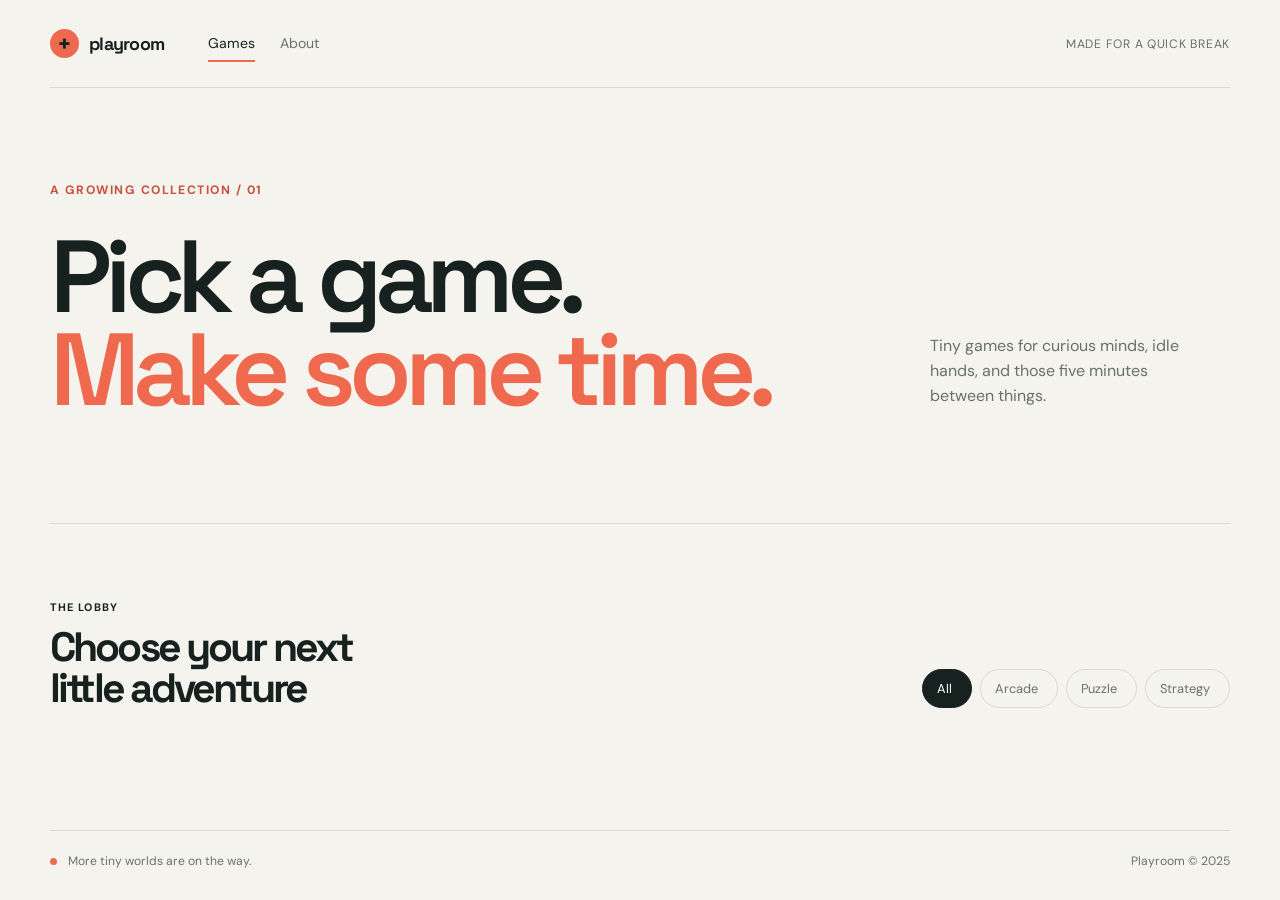
==== index.html @ c60f1901 "feat: add about tabs to every game" ====
<!doctype html>
<html lang="en">
  <head>
    <meta charset="UTF-8" />
    <meta name="viewport" content="width=device-width, initial-scale=1.0" />
    <meta name="description" content="A small collection of thoughtfully made browser games." />
    <title>Playroom | A small collection of games</title>
    <link rel="preconnect" href="https://fonts.googleapis.com" />
    <link rel="preconnect" href="https://fonts.gstatic.com" crossorigin />
    <link href="https://fonts.googleapis.com/css2?family=DM+Sans:wght@400;500;700&family=Space+Grotesk:wght@500;600;700&display=swap" rel="stylesheet" />
    <link rel="stylesheet" href="styles.css" />
    <link rel="stylesheet" href="games/typing/styles.css" />
    <link rel="stylesheet" href="games/logic/styles.css" />
    <link rel="stylesheet" href="games/turtle/styles.css" />
    <link rel="stylesheet" href="games/cellular/styles.css" />
    <script src="script.js" type="module"></script>
  </head>
  <body>
    <div class="page-shell">
      <header class="site-header">
        <a class="brand" href="index.html" aria-label="Playroom home">
          <span class="brand-mark" aria-hidden="true">+</span>
          <span>playroom</span>
        </a>
        <nav class="site-nav" aria-label="Main navigation">
          <a class="active" href="#games">Games</a>
          <a href="#about">About</a>
        </nav>
        <span class="header-note">made for a quick break</span>
      </header>

      <main>
        <section class="intro" id="about">
          <p class="eyebrow">A growing collection <span aria-hidden="true">/</span> 01</p>
          <h1>Pick a game.<br /><em>Make some time.</em></h1>
          <p class="intro-copy">Tiny games for curious minds, idle hands, and those five minutes between things.</p>
        </section>

        <section class="game-library" id="games" aria-labelledby="games-heading">
          <div class="library-heading">
            <div>
              <p class="section-label">The lobby</p>
              <h2 id="games-heading">Choose your next<br />little adventure</h2>
            </div>
            <div class="filter-bar" aria-label="Filter games" role="group">
              <button class="filter-button active" type="button" data-filter="all">All <span data-filter-count></span></button>
              <button class="filter-button" type="button" data-filter="arcade">Arcade <span data-filter-count></span></button>
              <button class="filter-button" type="button" data-filter="puzzle">Puzzle <span data-filter-count></span></button>
              <button class="filter-button" type="button" data-filter="strategy">Strategy <span data-filter-count></span></button>
            </div>
          </div>
          <div class="game-grid" id="game-grid" aria-live="polite"></div>
        </section>

        <section class="typing-game" id="typing-game" aria-labelledby="typing-heading" hidden>
          <div class="typing-topline">
            <div>
              <p class="section-label">First game / 01</p>
              <h2 id="typing-heading">Key / pace / repeat</h2>
            </div>
            <button class="text-button" data-close-game type="button">Back to lobby</button>
          </div>
          <div class="mode-tabs" role="tablist" aria-label="Typing game modes">
            <button class="game-about-tab active" type="button" role="tab" aria-selected="true" data-game-mode="about">About</button>
            <button class="mode-tab" type="button" role="tab" aria-selected="false" data-game-mode="type">Type mode</button>
            <button class="mode-tab" type="button" role="tab" aria-selected="false" data-game-mode="race">Ghost race</button>
            <button class="mode-tab" type="button" role="tab" aria-selected="false" data-game-mode="stats">Stats</button>
          </div>
          <div class="game-about-view" data-game-about hidden></div>
          <div class="typing-view" id="typing-view" data-game-view></div>
        </section>

        <section class="logic-game" id="logic-game" aria-labelledby="logic-heading" hidden>
          <div class="logic-topline">
            <div>
              <p class="section-label">Second game / 02</p>
              <h2 id="logic-heading">Make the signal behave</h2>
            </div>
            <button class="text-button" data-close-game type="button">Back to lobby</button>
          </div>
          <div class="logic-tabs" role="tablist" aria-label="Logic game modes">
            <button class="game-about-tab active" type="button" role="tab" aria-selected="true" data-game-mode="about">About</button>
            <button class="logic-tab" type="button" role="tab" aria-selected="false" data-game-mode="lab">Circuit lab</button>
            <button class="logic-tab" type="button" role="tab" aria-selected="false" data-game-mode="detective">Logic detective</button>
          </div>
          <div class="game-about-view" data-game-about hidden></div>
          <div class="logic-view" id="logic-view" data-game-view></div>
        </section>

        <section class="turtle-game" id="turtle-game" aria-labelledby="turtle-heading" hidden>
          <div class="turtle-topline">
            <div>
              <p class="section-label">Third game / 03</p>
              <h2 id="turtle-heading">Turtle run</h2>
            </div>
            <button class="text-button" data-close-game type="button">Back to lobby</button>
          </div>
          <div class="turtle-tabs" role="tablist" aria-label="Turtle game modes">
            <button class="game-about-tab active" type="button" role="tab" aria-selected="true" data-game-mode="about">About</button>
            <button class="turtle-tab" type="button" role="tab" aria-selected="false" data-game-mode="draw">Draw mode</button>
          </div>
          <div class="game-about-view" data-game-about hidden></div>
          <div class="turtle-view" id="turtle-view" data-game-view></div>
        </section>

        <section class="cellular-game" id="cellular-game" aria-labelledby="cellular-heading" hidden>
          <div class="cellular-topline">
            <div>
              <p class="section-label">Fourth game / 04</p>
              <h2 id="cellular-heading">Cell / bloom / rerun</h2>
            </div>
            <button class="text-button" data-close-game type="button">Back to lobby</button>
          </div>
          <div class="cellular-tabs" role="tablist" aria-label="Cellular automata game modes">
            <button class="game-about-tab active" type="button" role="tab" aria-selected="true" data-game-mode="about">About</button>
            <button class="cellular-tab" type="button" role="tab" aria-selected="false" data-game-mode="play">Play mode</button>
          </div>
          <div class="game-about-view" data-game-about hidden></div>
          <div class="cellular-view" id="cellular-view" data-game-view></div>
        </section>
      </main>

      <footer class="site-footer">
        <p><span class="footer-dot" aria-hidden="true"></span> More tiny worlds are on the way.</p>
        <p>Playroom <span aria-hidden="true">&copy;</span> 2025</p>
      </footer>
    </div>
  </body>
</html>
---- styles.css ----
@import url('https://fonts.googleapis.com/css2?family=DM+Sans:wght@400;500;700&family=Space+Grotesk:wght@500;600;700&display=swap');

:root {
  --ink: #17211f;
  --muted: #69716d;
  --paper: #f5f3ed;
  --line: #d9d9d0;
  --coral: #ef694f;
  --coral-dark: #c9503d;
  --teal: #abd9cb;
  --yellow: #f4d37d;
  --lavender: #c9c6e9;
  --blue: #9fc8df;
  --white: #fffef9;
  --display: 'Space Grotesk', 'Trebuchet MS', sans-serif;
  --body: 'DM Sans', 'Segoe UI', sans-serif;
}

* { box-sizing: border-box; }
html { scroll-behavior: smooth; }
body {
  margin: 0;
  color: var(--ink);
  background: var(--paper);
  font-family: var(--body);
  -webkit-font-smoothing: antialiased;
}
a { color: inherit; text-decoration: none; }
button { color: inherit; font: inherit; }
[hidden] { display: none !important; }
.game-link, .text-button, .primary-button, .secondary-button, .mini-button, .tool-button { cursor: pointer; }
.game-link { border: 0; background: none; padding: 0; color: var(--coral-dark); font: inherit; font-size: .78rem; font-weight: 700; text-align: left; }
.text-button { padding: 8px 0; border: 0; background: none; color: var(--coral-dark); font-size: .78rem; font-weight: 700; }
.text-button:hover { color: var(--ink); }
.primary-button, .secondary-button, .mini-button, .tool-button { border: 1px solid var(--ink); border-radius: 999px; }
.primary-button { padding: 11px 18px; background: var(--ink); color: var(--white); font-size: .78rem; font-weight: 700; }
.primary-button:hover { background: var(--coral-dark); }
.secondary-button { padding: 10px 14px; background: transparent; color: var(--ink); font-size: .78rem; font-weight: 700; }
.secondary-button:hover { background: var(--yellow); }
.secondary-button.full { width: 100%; }
.mini-button { padding: 7px 10px; background: var(--white); color: var(--ink); font-size: .72rem; }
.tool-button { padding: 10px 14px; background: var(--white); color: var(--ink); font-size: .78rem; }

.page-shell { width: min(1180px, calc(100% - 56px)); margin: 0 auto; }
.site-header {
  min-height: 88px;
  display: flex;
  align-items: center;
  gap: 44px;
  border-bottom: 1px solid var(--line);
}
.brand { display: inline-flex; align-items: center; gap: 10px; font: 700 1.12rem var(--display); letter-spacing: -0.04em; }
.brand-mark { display: grid; width: 29px; height: 29px; place-items: center; color: var(--ink); background: var(--coral); border-radius: 50%; font-size: 1.5rem; line-height: 1; }
.site-nav { display: flex; gap: 25px; color: var(--muted); font-size: .88rem; }
.site-nav a { padding: 8px 0; }
.site-nav a.active, .site-nav a:hover { color: var(--ink); }
.site-nav a.active { border-bottom: 2px solid var(--coral); }
.header-note { margin-left: auto; color: var(--muted); font-size: .76rem; letter-spacing: .06em; text-transform: uppercase; }

.intro { display: grid; grid-template-columns: minmax(0, 1fr) 300px; gap: 32px; padding: 94px 0 107px; border-bottom: 1px solid var(--line); }
.eyebrow, .section-label { margin: 0; color: var(--coral-dark); font-size: .76rem; font-weight: 700; letter-spacing: .12em; text-transform: uppercase; }
.eyebrow { grid-column: 1 / -1; }
h1, h2 { margin: 0; font-family: var(--display); letter-spacing: -.07em; }
h1 { max-width: 780px; font-size: clamp(3.8rem, 8vw, 7.9rem); font-weight: 600; line-height: .91; }
h1 em { color: var(--coral); font-style: normal; }
.intro-copy { align-self: end; max-width: 260px; margin: 0 0 8px; color: var(--muted); font-size: 1rem; line-height: 1.55; }

.game-library { padding: 76px 0 88px; }
.library-heading { display: flex; align-items: end; justify-content: space-between; gap: 30px; margin-bottom: 34px; }
.section-label { margin-bottom: 13px; color: var(--ink); }
h2 { font-size: clamp(1.8rem, 3.2vw, 3rem); line-height: .98; }
.filter-bar { display: flex; flex-wrap: wrap; justify-content: flex-end; gap: 8px; }
.filter-button { padding: 10px 14px; border: 1px solid var(--line); border-radius: 99px; background: transparent; color: var(--muted); cursor: pointer; font-size: .8rem; transition: .2s ease; }
.filter-button span { margin-left: 5px; color: var(--coral-dark); }
.filter-button:hover, .filter-button.active { border-color: var(--ink); background: var(--ink); color: var(--white); }
.filter-button.active span { color: var(--yellow); }

.game-grid { display: grid; grid-template-columns: repeat(4, 1fr); gap: 16px; }
.game-card { min-height: 286px; display: flex; flex-direction: column; padding: 18px; border: 1px solid var(--ink); background: var(--white); transition: transform .2s ease, box-shadow .2s ease; }
.game-card:nth-child(4n + 1) .game-art { background: var(--teal); }
.game-card:nth-child(4n + 2) .game-art { background: var(--yellow); }
.game-card:nth-child(4n + 3) .game-art { background: var(--lavender); }
.game-card:nth-child(4n) .game-art { background: var(--blue); }
.game-card:hover { transform: translateY(-5px); box-shadow: 5px 5px 0 var(--ink); }
.game-art { position: relative; display: grid; min-height: 148px; place-items: center; overflow: hidden; }
.game-art::before, .game-art::after { position: absolute; content: ''; border: 2px solid var(--ink); border-radius: 50%; }
.game-art::before { width: 74px; height: 74px; }
.game-art::after { width: 114px; height: 114px; opacity: .35; }
.art-symbol { z-index: 1; font: 600 3rem var(--display); }
.game-info { display: flex; flex: 1; flex-direction: column; padding-top: 17px; }
.game-type { margin: 0 0 7px; color: var(--muted); font-size: .7rem; font-weight: 700; letter-spacing: .1em; text-transform: uppercase; }
.game-name { margin: 0; font: 600 1.25rem var(--display); letter-spacing: -.05em; }
.game-description { margin: 7px 0 0; color: var(--muted); font-size: .82rem; line-height: 1.35; }
.game-link { align-self: flex-start; margin-top: auto; padding-top: 17px; color: var(--coral-dark); font-size: .78rem; font-weight: 700; }
.game-link::after { content: '  ->'; transition: margin .2s ease; }
.game-card:hover .game-link::after { margin-left: 4px; }

.site-footer { display: flex; justify-content: space-between; gap: 20px; padding: 22px 0 31px; border-top: 1px solid var(--line); color: var(--muted); font-size: .76rem; }
.site-footer p { margin: 0; }
.footer-dot { display: inline-block; width: 7px; height: 7px; margin-right: 8px; border-radius: 50%; background: var(--coral); }

@media (max-width: 850px) {
  .game-grid { grid-template-columns: repeat(2, 1fr); }
  .intro { grid-template-columns: 1fr 220px; }
}
@media (max-width: 620px) {
  .page-shell { width: min(100% - 32px, 500px); }
  .site-header { min-height: 72px; gap: 20px; }
  .header-note { display: none; }
  .site-nav { margin-left: auto; }
  .intro { display: block; padding: 64px 0 72px; }
  h1 { margin: 28px 0 32px; font-size: clamp(3.3rem, 17vw, 5.5rem); }
  .intro-copy { max-width: 280px; margin: 0; }
  .game-library { padding: 58px 0 66px; }
  .library-heading { display: block; margin-bottom: 26px; }
  .filter-bar { justify-content: flex-start; margin-top: 27px; }
  .game-grid { gap: 10px; }
  .game-card { min-height: 260px; padding: 12px; }
  .game-art { min-height: 128px; }
  .game-name { font-size: 1.05rem; }
  .game-description { font-size: .75rem; }
  .site-footer { display: block; line-height: 1.8; }
  .site-footer p + p { margin-top: 5px; }
}

.game-about-container { margin: 0 0 38px; }

.game-about {
  display: grid;
  grid-template-columns: minmax(210px, .7fr) minmax(0, 1.8fr);
  gap: 34px;
  padding: 30px 0 38px;
  border-top: 1px solid var(--line);
  border-bottom: 1px solid var(--line);
}

.about-heading h3 {
  margin: 0;
  max-width: 280px;
  font: 600 1.7rem var(--display);
  line-height: 1.03;
  letter-spacing: -.06em;
}

.about-content {
  display: grid;
  grid-template-columns: repeat(2, minmax(0, 1fr));
  gap: 24px 30px;
}

.about-section h4 {
  margin: 0 0 8px;
  font: 700 .76rem var(--body);
  letter-spacing: .09em;
  text-transform: uppercase;
}

.about-section p,
.about-section ul {
  margin: 0;
  color: var(--muted);
  font-size: .88rem;
  line-height: 1.55;
}

.about-section ul {
  padding-left: 17px;
}

.about-section li + li {
  margin-top: 5px;
}

@media (max-width: 850px) {
  .game-about { grid-template-columns: 1fr; }
  .about-content { grid-template-columns: repeat(2, minmax(0, 1fr)); }
}

@media (max-width: 620px) {
  .game-about { padding: 24px 0 30px; }
  .about-content { grid-template-columns: 1fr; gap: 19px; }
  .game-about-container { margin-bottom: 30px; }
}
---- games/typing/styles.css ----
.typing-game { padding: 75px 0 90px; border-bottom: 1px solid var(--line); }
.typing-topline { display: flex; align-items: end; justify-content: space-between; gap: 24px; }
.mode-tabs { display: flex; gap: 24px; margin: 48px 0 34px; border-bottom: 1px solid var(--line); }
.mode-tab { padding: 0 0 14px; border: 0; border-bottom: 2px solid transparent; background: none; color: var(--muted); cursor: pointer; font: 700 .78rem var(--body); }
.mode-tab.active { border-color: var(--coral); color: var(--ink); }
.typing-view { width: min(100%, 860px); min-height: 355px; transition: background .1s ease; }
.typing-view.mistake { animation: mistake-flash .22s ease; }
@keyframes mistake-flash { 50% { background: #f8dcd5; } }
.typing-meta, .typing-footer { display: flex; justify-content: space-between; gap: 20px; color: var(--muted); font-size: .76rem; }
.typing-meta { padding-bottom: 18px; border-bottom: 1px solid var(--line); text-transform: uppercase; letter-spacing: .08em; }
.passage { width: 100%; max-width: 860px; padding: 55px 0 70px; outline: none; color: #c4c7c0; font: 500 clamp(1.55rem, 3.2vw, 2.55rem)/1.35 var(--display); letter-spacing: -.045em; text-align: justify; text-wrap: pretty; word-break: normal; overflow-wrap: normal; }
.char { position: relative; transition: color .12s ease; }
.char.typed { color: var(--ink); }
.char.current { color: var(--coral); text-decoration: underline; text-decoration-thickness: 3px; text-underline-offset: 7px; }
.char.ghost-cursor::after { position: absolute; top: 8%; right: -2px; width: 3px; height: 84%; background: var(--lavender); content: ''; }
.typing-footer { align-items: center; padding-top: 18px; border-top: 1px solid var(--line); }
.result-panel { padding: 44px 0; }
.result-panel h3 { margin: 12px 0 8px; font: 600 clamp(3.6rem, 9vw, 7rem)/.9 var(--display); letter-spacing: -.08em; }
.result-panel p:not(.section-label) { color: var(--muted); }
.primary-button { margin: 30px 24px 0 0; }
.stats-summary { display: grid; grid-template-columns: repeat(4, 1fr); gap: 1px; margin-bottom: 48px; background: var(--line); border: 1px solid var(--line); }
.stats-summary div { min-height: 120px; padding: 18px; background: var(--paper); }
.stats-summary span { display: block; margin-bottom: 21px; color: var(--muted); font-size: .7rem; text-transform: uppercase; letter-spacing: .08em; }
.stats-summary strong { font: 600 1.65rem var(--display); letter-spacing: -.06em; }
.positive { color: #3f8b68; }.negative { color: var(--coral-dark); }
.chart-grid { display: grid; grid-template-columns: repeat(2, minmax(0, 1fr)); gap: 24px; }
.chart-block { padding-bottom: 32px; border-bottom: 1px solid var(--line); }
.chart-heading { display: flex; justify-content: space-between; align-items: baseline; gap: 12px; margin-bottom: 15px; }.chart-heading h3 { margin: 0; font: 600 1.2rem var(--display); letter-spacing: -.05em; }.chart-heading span { color: var(--muted); font-size: .68rem; }
.bar-chart { display: flex; align-items: end; gap: 5px; height: 180px; padding: 0 0 1px; border-bottom: 1px solid var(--ink); }
.bar { flex: 1; min-width: 8px; min-height: 8px; }.wpm-chart .bar { background: var(--coral); }.accuracy-chart .bar { background: var(--lavender); }
.empty-state { color: var(--muted); font-size: .85rem; }
.runs-table { margin-top: 42px; }.table-heading { display: flex; justify-content: space-between; align-items: baseline; margin-bottom: 15px; }.table-heading h3 { margin: 0; font: 600 1.35rem var(--display); letter-spacing: -.05em; }.table-heading span { color: var(--muted); font-size: .75rem; }
.run-row { display: grid; grid-template-columns: 1.5fr 1fr 1fr 1fr; gap: 12px; padding: 12px 0; border-top: 1px solid var(--line); font-size: .8rem; }.run-head { color: var(--muted); font-size: .68rem; text-transform: uppercase; letter-spacing: .08em; }.run-row strong { font-weight: 700; }

@media (max-width: 620px) {
  .typing-game { padding: 58px 0 66px; }
  .typing-topline { align-items: start; flex-direction: column; }
  .mode-tabs { gap: 17px; margin-top: 36px; }
  .mode-tab { font-size: .7rem; }
  .typing-meta, .typing-footer { align-items: start; flex-direction: column; gap: 9px; }
  .passage { padding: 42px 0 52px; font-size: 1.6rem; }
  .stats-summary { grid-template-columns: repeat(2, 1fr); }
  .chart-grid { grid-template-columns: 1fr; gap: 28px; }
  .stats-summary div { min-height: 100px; padding: 13px; }
  .stats-summary span { margin-bottom: 15px; }
  .stats-summary strong { font-size: 1.25rem; }
}
---- games/logic/styles.css ----
.logic-game { padding: 75px 0 90px; border-bottom: 1px solid var(--line); }
.logic-topline { display: flex; align-items: end; justify-content: space-between; gap: 24px; }
.logic-tabs { display: flex; gap: 24px; margin: 48px 0 34px; border-bottom: 1px solid var(--line); }
.logic-tab { padding: 0 0 14px; border: 0; border-bottom: 2px solid transparent; background: none; color: var(--muted); cursor: pointer; font: 700 .78rem var(--body); }
.logic-tab.active { border-color: var(--coral); color: var(--ink); }
.logic-view { min-width: 0; }
.logic-controls { display: flex; align-items: end; gap: 28px; padding-bottom: 24px; border-bottom: 1px solid var(--line); }
.control-group { display: flex; align-items: center; gap: 12px; }
.control-label, .node-kicker, .section-label { font-size: .68rem; font-weight: 700; letter-spacing: .1em; text-transform: uppercase; }
.control-label { color: var(--muted); }
.stepper { display: flex; align-items: center; border: 1px solid var(--ink); background: var(--white); }
.stepper button { width: 27px; height: 29px; border: 0; background: transparent; cursor: pointer; font-size: 1rem; }
.stepper button:hover { background: var(--yellow); }
.stepper strong { width: 27px; text-align: center; font-size: .82rem; }
.circuit-actions { display: flex; gap: 18px; margin-left: auto; }
.resize-message { margin: 16px 0 0; padding: 10px 14px; border-left: 3px solid var(--coral); background: rgba(239, 105, 79, .1); color: var(--coral-dark); font-size: .78rem; font-weight: 700; }
.logic-intro { display: flex; justify-content: space-between; gap: 25px; padding: 25px 0 20px; }
.logic-intro p:not(.section-label), .lab-readout p, .detective-footer p { margin: 7px 0 0; color: var(--muted); font-size: .82rem; }
.logic-intro .section-label, .lab-readout .section-label { color: var(--ink); }
.gate-palette { display: flex; flex-wrap: wrap; justify-content: end; align-items: center; gap: 6px; max-width: 570px; }
.legend-title { width: 100%; color: var(--muted); font-size: .65rem; font-weight: 700; letter-spacing: .1em; text-align: right; text-transform: uppercase; }
.gate-tool { display: grid; grid-template-columns: auto auto; align-items: center; column-gap: 7px; min-width: 88px; padding: 7px 9px; border: 1px solid var(--line); background: var(--white); cursor: pointer; font-size: .68rem; text-align: left; }
.gate-tool:hover { border-color: var(--ink); background: var(--yellow); }
.gate-tool strong { font: 700 .85rem var(--display); }
.gate-tool small { grid-column: 2; color: var(--muted); font-size: .58rem; }
.circuit-board { position: relative; min-height: 390px; padding: 28px; border: 1px solid var(--ink); background: #e9eee6; overflow: hidden; }
.circuit-board::before { position: absolute; inset: 0; background-image: linear-gradient(rgba(23, 33, 31, .06) 1px, transparent 1px), linear-gradient(90deg, rgba(23, 33, 31, .06) 1px, transparent 1px); background-size: 24px 24px; content: ''; }
.wire-layer { position: absolute; inset: 0; z-index: 1; width: 100%; height: 100%; pointer-events: none; overflow: visible; }
.wire { fill: none; stroke: var(--coral-dark); stroke-width: 3; stroke-linecap: round; filter: drop-shadow(0 1px 0 rgba(255,255,255,.5)); }
.node-grid { position: relative; z-index: 2; display: grid; grid-template-columns: repeat(4, 1fr); grid-template-rows: repeat(4, minmax(60px, 1fr)); align-items: center; min-height: 332px; column-gap: 54px; row-gap: 16px; }
.circuit-node { position: relative; grid-row: var(--row); grid-column: var(--column); width: 100%; min-height: 82px; padding: 13px; }
.input-node { width: 96px; justify-self: center; padding: 7px 0; }
.output-node { display: flex; width: 96px; height: 96px; flex-direction: column; align-items: center; justify-self: center; padding: 15px 8px; border: 1px solid var(--ink); border-radius: 50%; background: var(--teal); box-shadow: 3px 3px 0 rgba(23, 33, 31, .13); }
.node-heading { display: flex; justify-content: space-between; gap: 8px; align-items: baseline; }
.node-heading strong { font: 700 .68rem var(--display); }
.node-kicker { color: var(--muted); }
.gate-node { display: flex; align-items: center; justify-content: center; min-height: 94px; }
.gate-body { position: relative; display: flex; width: 104px; min-height: 72px; flex-direction: column; align-items: center; justify-content: center; gap: 5px; border: 1px solid var(--ink); border-radius: 6px; background: var(--lavender); color: var(--ink); box-shadow: 3px 3px 0 rgba(23, 33, 31, .14); }
.gate-name { font-size: .62rem; font-weight: 700; letter-spacing: .1em; text-transform: uppercase; }
.gate-symbol { font: 700 1.1rem var(--display); }
.remove-gate { position: absolute; top: 5px; right: 7px; border: 0; background: none; color: var(--muted); cursor: pointer; font-size: .7rem; }
.remove-gate:hover { color: var(--coral-dark); }
.switch { position: relative; display: block; width: 76px; height: 42px; margin: 9px auto 0; padding: 4px; border: 2px solid var(--ink); border-radius: 9px; background: #c7cec7; cursor: pointer; text-align: left; box-shadow: inset 0 -4px 0 rgba(23, 33, 31, .12); }
.switch::before { position: absolute; top: 5px; left: 5px; width: 29px; height: 26px; border: 1px solid var(--ink); border-radius: 5px; background: var(--white); content: ''; transition: transform .15s ease; }
.switch span { display: none; }
.input-node.on .switch { background: var(--coral); }
.input-node.on .switch::before { transform: translateX(32px); }
.bulb { position: relative; width: 34px; height: 34px; margin: 1px 0 8px; border: 2px solid var(--ink); border-radius: 50% 50% 45% 45%; background: #b8c5bb; }
.bulb::before { position: absolute; right: 5px; bottom: -8px; left: 5px; height: 9px; border: 2px solid var(--ink); border-top: 0; border-radius: 0 0 4px 4px; background: #8d9b92; content: ''; }
.bulb span { position: absolute; top: 6px; left: 8px; width: 7px; height: 7px; border-radius: 50%; background: rgba(255, 254, 249, .7); }
.output-node.on .bulb { background: var(--yellow); box-shadow: 0 0 0 5px rgba(244, 211, 125, .35), 0 0 18px rgba(244, 211, 125, .85); }
.output-label { margin-top: 2px; color: var(--muted); font-size: .62rem; font-weight: 700; letter-spacing: .08em; text-transform: uppercase; }
.output-status { margin-top: 3px; font: 700 .65rem var(--display); }
.port { position: absolute; z-index: 3; width: 13px; height: 13px; padding: 0; border: 2px solid var(--ink); border-radius: 50%; background: var(--paper); cursor: crosshair; }
.port:hover, .port:focus { outline: 2px solid var(--coral); outline-offset: 2px; background: var(--coral); }
.output-port { top: 50%; right: -8px; transform: translateY(-50%); }
.input-port { top: 50%; left: -8px; transform: translateY(-50%); }
.gate-inputs { position: absolute; inset: 0 auto 0 -8px; display: flex; flex-direction: column; justify-content: space-around; padding: 18px 0; }
.gate-inputs .input-port { position: relative; top: auto; left: auto; transform: none; }
.lab-readout { display: flex; justify-content: space-between; gap: 20px; padding-top: 22px; }
.detective-layout { display: grid; grid-template-columns: minmax(0, 1fr) minmax(220px, 280px); align-items: start; gap: 24px; }
.detective-layout .truth-table-wrap { max-height: 390px; overflow: auto; border: 1px solid var(--line); background: rgba(255, 254, 249, .45); }
.detective-layout .truth-table { min-width: 210px; }
.detective-footer { display: flex; align-items: end; justify-content: space-between; gap: 20px; padding: 25px 0 18px; }
.detective-status { font-weight: 700; }
.detective-status.solved { color: #3f8b68; }
.truth-table-wrap { overflow-x: auto; border-top: 1px solid var(--line); }
.truth-table { width: 100%; border-collapse: separate; border-spacing: 0; font-size: .78rem; }
.truth-table caption { padding: 16px 16px 12px; color: var(--muted); font-size: .68rem; text-align: left; text-transform: uppercase; letter-spacing: .1em; }
.truth-table th { color: var(--muted); font-size: .68rem; letter-spacing: .08em; text-align: left; text-transform: uppercase; }
.truth-table th, .truth-table td { padding: 10px 16px; border-bottom: 1px solid var(--line); }
.truth-table th:first-child, .truth-table td:first-child { padding-left: 16px; }
.truth-table tr.passed { background: rgba(171, 217, 203, .3); }
.truth-bit { display: inline-grid; width: 22px; height: 22px; place-items: center; border: 1px solid var(--line); background: var(--white); font-weight: 700; }
.truth-bit.high { border-color: var(--coral); background: var(--coral); color: var(--white); }
@media (max-width: 720px) {
  .logic-game { padding: 58px 0 66px; }
  .logic-topline { align-items: start; flex-direction: column; }
  .logic-tabs { gap: 17px; margin-top: 36px; }
  .logic-controls, .logic-intro, .lab-readout, .detective-footer { align-items: start; flex-direction: column; gap: 16px; }
  .circuit-actions { margin-left: 0; }
  .gate-palette { justify-content: start; }
  .circuit-board { padding: 14px; overflow-x: auto; }
  .node-grid { min-width: 660px; }
  .wire-layer { min-width: 660px; }
  .detective-layout { grid-template-columns: 1fr; }
  .detective-layout .truth-table-wrap { max-height: none; }
}
---- games/turtle/styles.css ----
.turtle-game { padding: 75px 0 90px; border-bottom: 1px solid var(--line); }
.turtle-topline { display: flex; align-items: end; justify-content: space-between; gap: 24px; }
.turtle-tabs { display: flex; gap: 24px; margin: 48px 0 34px; border-bottom: 1px solid var(--line); }
.turtle-tab { padding: 0 0 14px; border: 0; border-bottom: 2px solid transparent; background: none; color: var(--muted); cursor: pointer; font: 700 .78rem var(--body); }
.turtle-tab.active { border-color: var(--coral); color: var(--ink); }
.turtle-view { width: min(100%, 1440px); }

.turtle-shell { width: 100%; }
.turtle-toolbar { display: flex; justify-content: space-between; align-items: center; margin-bottom: 18px; }
.turtle-actions { display: flex; flex-wrap: wrap; gap: 12px; }
.animation-speed-control { display: grid; grid-template-columns: auto minmax(140px, 220px) auto; align-items: center; gap: 8px 12px; color: var(--muted); font-size: .72rem; }
.animation-speed-control span { white-space: nowrap; }
.animation-speed-control strong { color: var(--ink); }
.animation-speed-control input { width: 100%; accent-color: var(--ink); cursor: pointer; }
.animation-speed-control small { font-size: .64rem; white-space: nowrap; }
.turtle-actions .secondary-button { background: var(--white); color: var(--ink); margin: 0; }
.turtle-actions .secondary-button:hover { background: var(--paper); }
.turtle-actions .primary-button { margin: 0; }
.tool-button { width: 100%; }
.text-button.small { padding: 0; font-size: .72rem; }

.turtle-layout { display: grid; grid-template-columns: minmax(0, 2.2fr) minmax(270px, .85fr); gap: 24px; }
.turtle-canvas-panel { padding: 18px; border: 1px solid var(--ink); background: var(--white); overflow: hidden; }
#turtle-canvas { display: block; width: 100%; height: 720px; max-height: 720px; object-fit: contain; border: 1px solid var(--line); background: var(--paper); }

.turtle-sidebar { display: flex; flex-direction: column; gap: 20px; }
.palette, .program-panel { padding: 18px; border: 1px solid var(--ink); background: var(--white); }
.tool-grid { display: grid; grid-template-columns: repeat(2, minmax(0, 1fr)); gap: 8px; margin-top: 12px; }
.program-list { display: flex; flex-direction: column; gap: 12px; margin-top: 12px; }
.custom-editor { margin-top: 18px; padding-top: 18px; border-top: 1px solid var(--line); }
.custom-editor-actions { display: flex; flex-direction: column; gap: 8px; }
.command-block { padding: 10px 12px; border: 1px solid var(--line); background: var(--paper); }
.command-header { display: flex; align-items: center; gap: 8px; }
.command-name { flex: 1; font-size: .78rem; font-weight: 700; letter-spacing: .02em; text-transform: capitalize; }
.command-value { display: inline-flex; align-items: center; gap: 5px; color: var(--muted); font-size: .68rem; }
.command-value input { width: 68px; padding: 5px 6px; border: 1px solid var(--line); background: var(--white); font: inherit; }
.command-row-label { margin: 10px 0 8px; color: var(--muted); font-size: .68rem; letter-spacing: .08em; text-transform: uppercase; }
.command-children { margin-left: 12px; padding-left: 10px; border-left: 2px solid var(--line); }
.command-actions { display: flex; flex-wrap: wrap; gap: 8px; margin-top: 10px; }
.custom-panel { padding: 18px; border: 1px solid var(--ink); background: var(--white); }
.custom-panel-header { display: flex; align-items: center; justify-content: space-between; gap: 12px; }
.custom-panel-header .section-label { margin-bottom: 0; }
.info-button { display: inline-grid; place-items: center; width: 24px; height: 24px; border: 1px solid var(--ink); border-radius: 50%; background: var(--paper); color: var(--ink); cursor: pointer; font: 700 .75rem var(--body); }
.custom-help-panel { display: none; margin: 12px 0 14px; padding: 10px 12px; border: 1px solid var(--line); background: var(--paper); color: var(--ink); font-size: .72rem; line-height: 1.5; }
.custom-help-panel.is-open { display: block; }
.custom-help-panel p { margin: 0; }
.custom-help-panel p + p { margin-top: 8px; }
.custom-form { display: flex; flex-direction: column; gap: 10px; margin-bottom: 12px; }
.field-group { display: flex; flex-direction: column; gap: 6px; color: var(--muted); font-size: .7rem; letter-spacing: .08em; text-transform: uppercase; }
.field-group input { padding: 8px 10px; border: 1px solid var(--line); background: var(--paper); font: inherit; }
.custom-command-list { display: flex; flex-direction: column; gap: 10px; margin-top: 14px; }
.custom-command-item { display: flex; align-items: center; justify-content: space-between; gap: 12px; padding: 9px 10px; border: 1px solid var(--line); background: var(--paper); }
.custom-command-name { font-size: .8rem; font-weight: 700; }
.custom-command-actions { display: flex; gap: 8px; }
.custom-empty { margin: 0; color: var(--muted); font-size: .76rem; }
.call-arg-list { display: flex; flex-wrap: wrap; gap: 8px; margin-top: 10px; }

@media (max-width: 900px) {
  .turtle-game { padding: 58px 0 66px; }
  .turtle-topline { align-items: start; flex-direction: column; }
  .turtle-tabs { gap: 17px; margin-top: 36px; }
}
---- games/cellular/styles.css ----
.cellular-game { padding: 75px 0 90px; border-bottom: 1px solid var(--line); }
.cellular-topline { display: flex; align-items: end; justify-content: space-between; gap: 24px; }
.cellular-view { min-width: 0; padding-top: 34px; }
.cellular-shell { display: grid; gap: 22px; }
.cellular-toolbar { display: flex; justify-content: flex-start; }
.cellular-actions { display: flex; flex-wrap: wrap; gap: 12px; }
.cellular-actions .primary-button, .cellular-actions .secondary-button { display: inline-flex; height: 40px; align-items: center; justify-content: center; margin: 0; padding: 0 17px; border: 1px solid var(--ink); border-radius: 999px; box-shadow: none; font: 700 .76rem var(--body); line-height: 1; }
.cellular-actions .primary-button { background: var(--ink); color: var(--white); }
.cellular-actions .secondary-button { background: transparent; color: var(--ink); }
.cellular-layout { display: grid; grid-template-columns: minmax(0, 1.7fr) minmax(280px, 420px); gap: 24px; }
.cellular-stage { display: grid; gap: 18px; padding: 20px; border: 1px solid var(--ink); background: #edf1eb; }
.cellular-stage-header { display: grid; gap: 6px; }
.cellular-stage-header p { margin: 0; color: var(--muted); font-size: .82rem; line-height: 1.5; }
.cellular-canvas { display: block; width: 100%; max-width: 100%; aspect-ratio: 1; border: 1px solid var(--ink); background: var(--paper); cursor: crosshair; image-rendering: pixelated; }
.cellular-sidebar { display: grid; gap: 18px; }
.cellular-panel { display: grid; gap: 16px; padding: 18px; border: 1px solid var(--ink); background: rgba(255, 254, 249, .7); }
.stat-grid { display: grid; grid-template-columns: repeat(2, minmax(0, 1fr)); gap: 12px; }
.stat-box { display: grid; gap: 3px; padding: 12px 10px; border: 1px solid var(--line); background: var(--white); }
.stat-box span { color: var(--muted); font-size: .58rem; font-weight: 700; letter-spacing: .1em; text-transform: uppercase; }
.stat-box strong { font: 700 .9rem var(--display); }
.field-group { display: grid; gap: 8px; }
.field-group span { color: var(--muted); font-size: .68rem; font-weight: 700; letter-spacing: .1em; text-transform: uppercase; }
.field-group input[type='text'], .field-group input[type='range'] { width: 100%; }
.field-group input[type='text'] { padding: 10px 12px; border: 1px solid var(--ink); background: var(--white); }
.field-group input[type='range'] { accent-color: var(--coral); }
.rule-grid { display: grid; grid-template-columns: repeat(2, minmax(0, 1fr)); gap: 12px; }
.rule-column { display: grid; gap: 8px; }
.rule-tag { color: var(--muted); font-size: .62rem; font-weight: 700; letter-spacing: .1em; text-transform: uppercase; }
.rule-buttons { display: flex; flex-wrap: wrap; gap: 6px; }
.rule-button { min-width: 26px; height: 28px; border: 1px solid var(--ink); background: var(--white); color: var(--ink); cursor: pointer; font-size: .7rem; }
.rule-button.active { background: var(--coral); color: var(--white); }
.rule-readout { margin: 0; color: var(--coral-dark); font: 700 .8rem var(--display); }
.custom-world-actions { display: flex; gap: 8px; }
.saved-world-list { display: grid; gap: 8px; }
.saved-world-item { display: flex; align-items: center; justify-content: space-between; gap: 10px; padding: 8px 10px; border: 1px solid var(--line); background: var(--white); }
.saved-world-name { flex: 1; border: 0; background: transparent; color: var(--ink); cursor: pointer; font: 700 .8rem var(--body); text-align: left; }
.cellular-empty { margin: 0; color: var(--muted); font-size: .8rem; }
.primary-button:hover, .secondary-button:hover, .rule-button:hover, .mini-button:hover { background: var(--yellow); }
@media (max-width: 820px) {
  .cellular-game { padding: 58px 0 66px; }
  .cellular-layout { grid-template-columns: 1fr; }
}
@media (max-width: 520px) {
  .cellular-topline { align-items: start; flex-direction: column; }
  .cellular-actions { width: 100%; }
  .cellular-actions > * { flex: 1 1 calc(50% - 8px); }
}
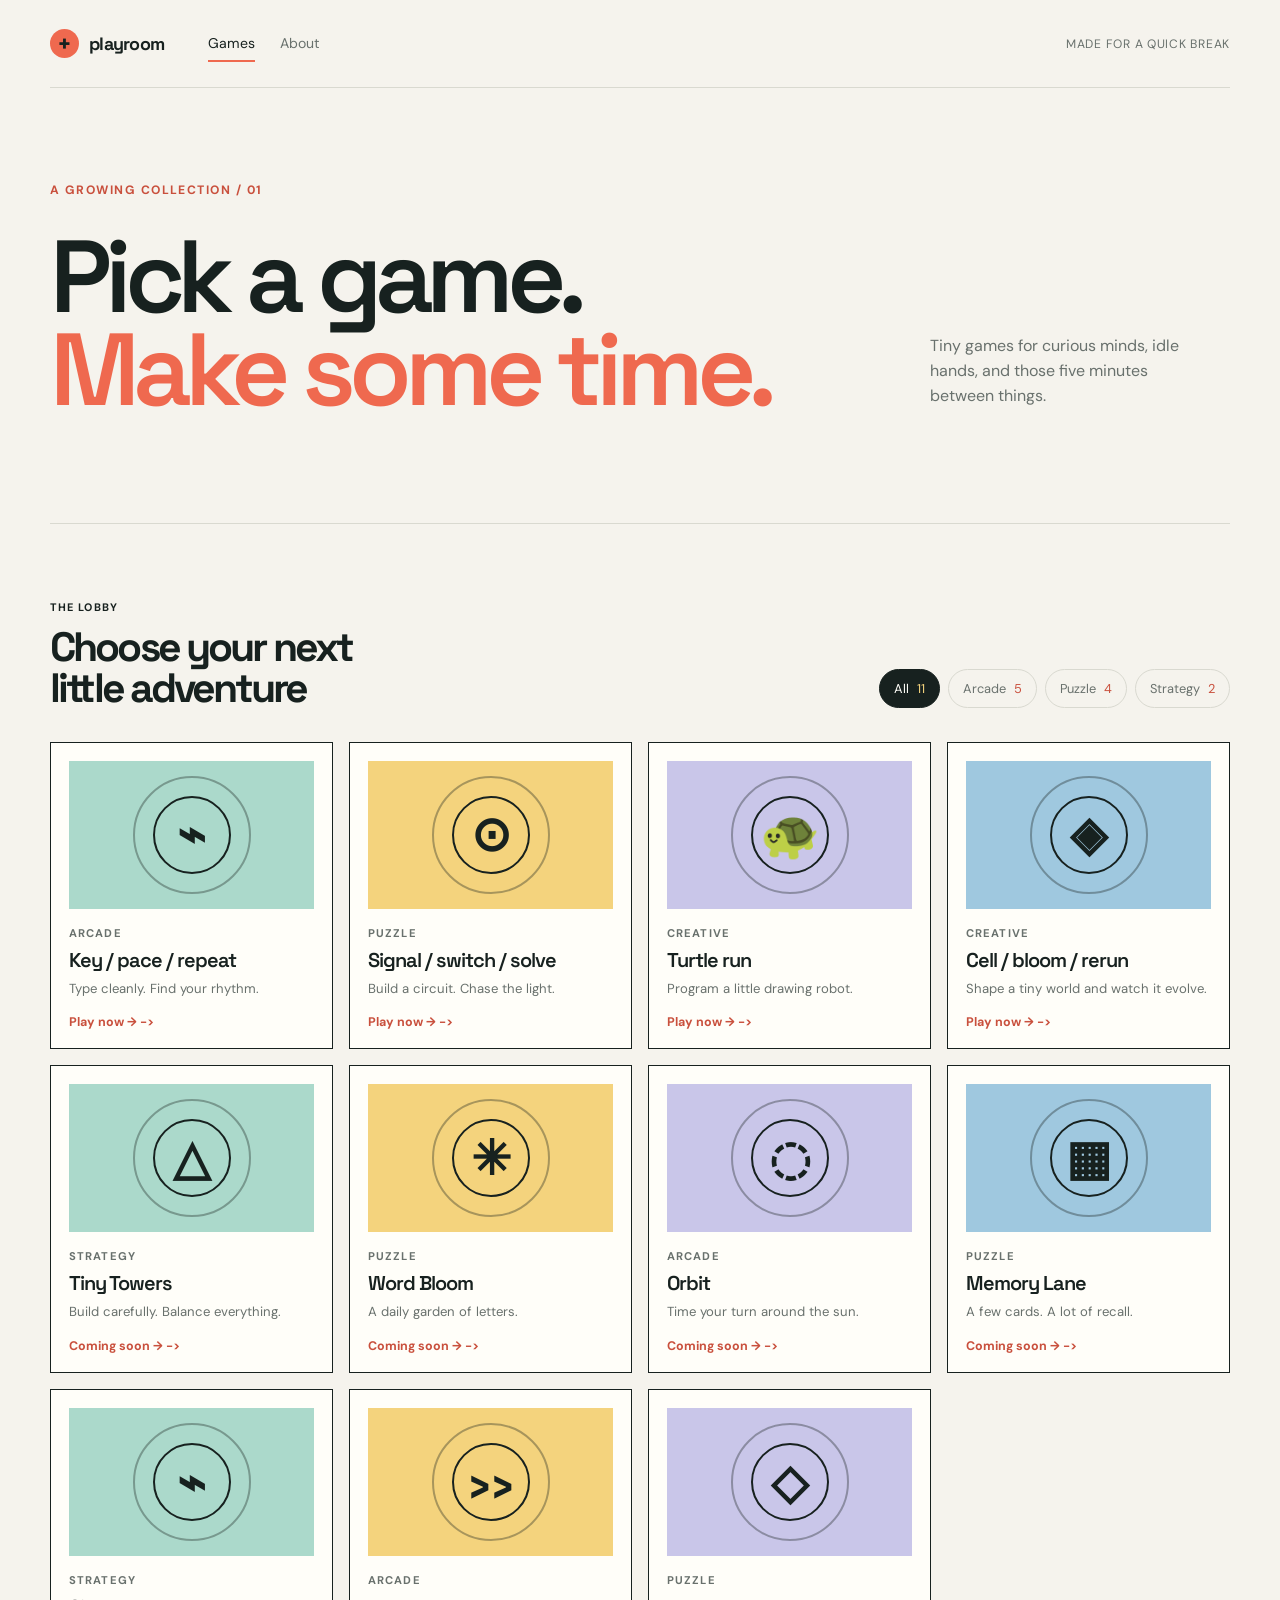
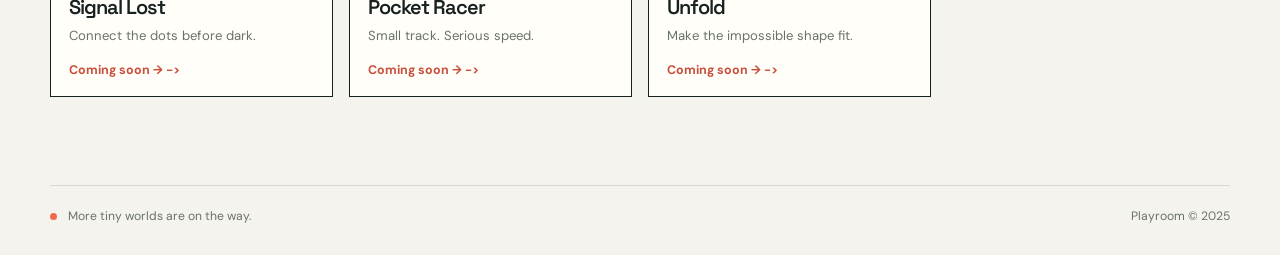
==== commit 8c88af4e: "fix: keep playroom link at site root" ====
--- a/index.html
+++ b/index.html
@@ -18,7 +18,7 @@
   <body>
     <div class="page-shell">
       <header class="site-header">
-        <a class="brand" href="index.html" aria-label="Playroom home">
+        <a class="brand" href="./" aria-label="Playroom home">
           <span class="brand-mark" aria-hidden="true">+</span>
           <span>playroom</span>
         </a>
--- a/styles.css
+++ b/styles.css
@@ -123,15 +123,24 @@
   .site-footer p + p { margin-top: 5px; }
 }
 
-.game-about-container { margin: 0 0 38px; }
+.game-about-tab {
+  padding: 0 0 14px;
+  border: 0;
+  border-bottom: 2px solid transparent;
+  background: none;
+  color: var(--muted);
+  cursor: pointer;
+  font: 700 .78rem var(--body);
+}
+.game-about-tab.active { border-color: var(--coral); color: var(--ink); }
+
+.game-about-view { width: min(100%, 980px); }
 
 .game-about {
   display: grid;
   grid-template-columns: minmax(210px, .7fr) minmax(0, 1.8fr);
   gap: 34px;
-  padding: 30px 0 38px;
-  border-top: 1px solid var(--line);
-  border-bottom: 1px solid var(--line);
+  padding: 4px 0 20px;
 }
 
 .about-heading h3 {
@@ -142,6 +151,54 @@
   letter-spacing: -.06em;
 }
 
+.about-body { min-width: 0; }
+
+.about-visual {
+  margin-bottom: 30px;
+  padding: 18px;
+  border: 1px solid var(--ink);
+  background: var(--white);
+}
+
+.about-visual .section-label { margin-bottom: 14px; }
+
+.about-flow {
+  display: flex;
+  align-items: stretch;
+  gap: 8px;
+}
+
+.about-flow-step {
+  flex: 1;
+  min-width: 0;
+  display: flex;
+  flex-direction: column;
+  justify-content: center;
+  gap: 9px;
+  min-height: 82px;
+  padding: 12px;
+  border: 1px solid var(--line);
+  background: var(--paper);
+}
+
+.about-flow-step strong { font: 700 .78rem var(--body); line-height: 1.25; }
+.about-flow-number {
+  display: inline-grid;
+  width: 23px;
+  height: 23px;
+  place-items: center;
+  border-radius: 50%;
+  background: var(--coral);
+  font-size: .68rem;
+  font-weight: 700;
+}
+
+.about-flow-arrow {
+  align-self: center;
+  color: var(--coral-dark);
+  font: 700 1.1rem var(--display);
+}
+
 .about-content {
   display: grid;
   grid-template-columns: repeat(2, minmax(0, 1fr));
@@ -163,21 +220,36 @@
   line-height: 1.55;
 }
 
-.about-section ul {
-  padding-left: 17px;
-}
-
-.about-section li + li {
-  margin-top: 5px;
-}
+.about-section ul { padding-left: 17px; }
+.about-section li + li { margin-top: 5px; }
+
+.cellular-tabs {
+  display: flex;
+  gap: 24px;
+  margin: 48px 0 34px;
+  border-bottom: 1px solid var(--line);
+}
+.cellular-tab {
+  padding: 0 0 14px;
+  border: 0;
+  border-bottom: 2px solid transparent;
+  background: none;
+  color: var(--muted);
+  cursor: pointer;
+  font: 700 .78rem var(--body);
+}
+.cellular-tab.active { border-color: var(--coral); color: var(--ink); }
+.cellular-view { padding-top: 0; }
 
 @media (max-width: 850px) {
   .game-about { grid-template-columns: 1fr; }
   .about-content { grid-template-columns: repeat(2, minmax(0, 1fr)); }
 }
-
 @media (max-width: 620px) {
-  .game-about { padding: 24px 0 30px; }
+  .game-about { padding: 0 0 18px; }
   .about-content { grid-template-columns: 1fr; gap: 19px; }
-  .game-about-container { margin-bottom: 30px; }
-}
+  .about-flow { flex-direction: column; }
+  .about-flow-arrow { transform: rotate(90deg); }
+  .cellular-tabs { gap: 17px; margin-top: 36px; }
+  .game-about-tab, .cellular-tab { font-size: .7rem; }
+}
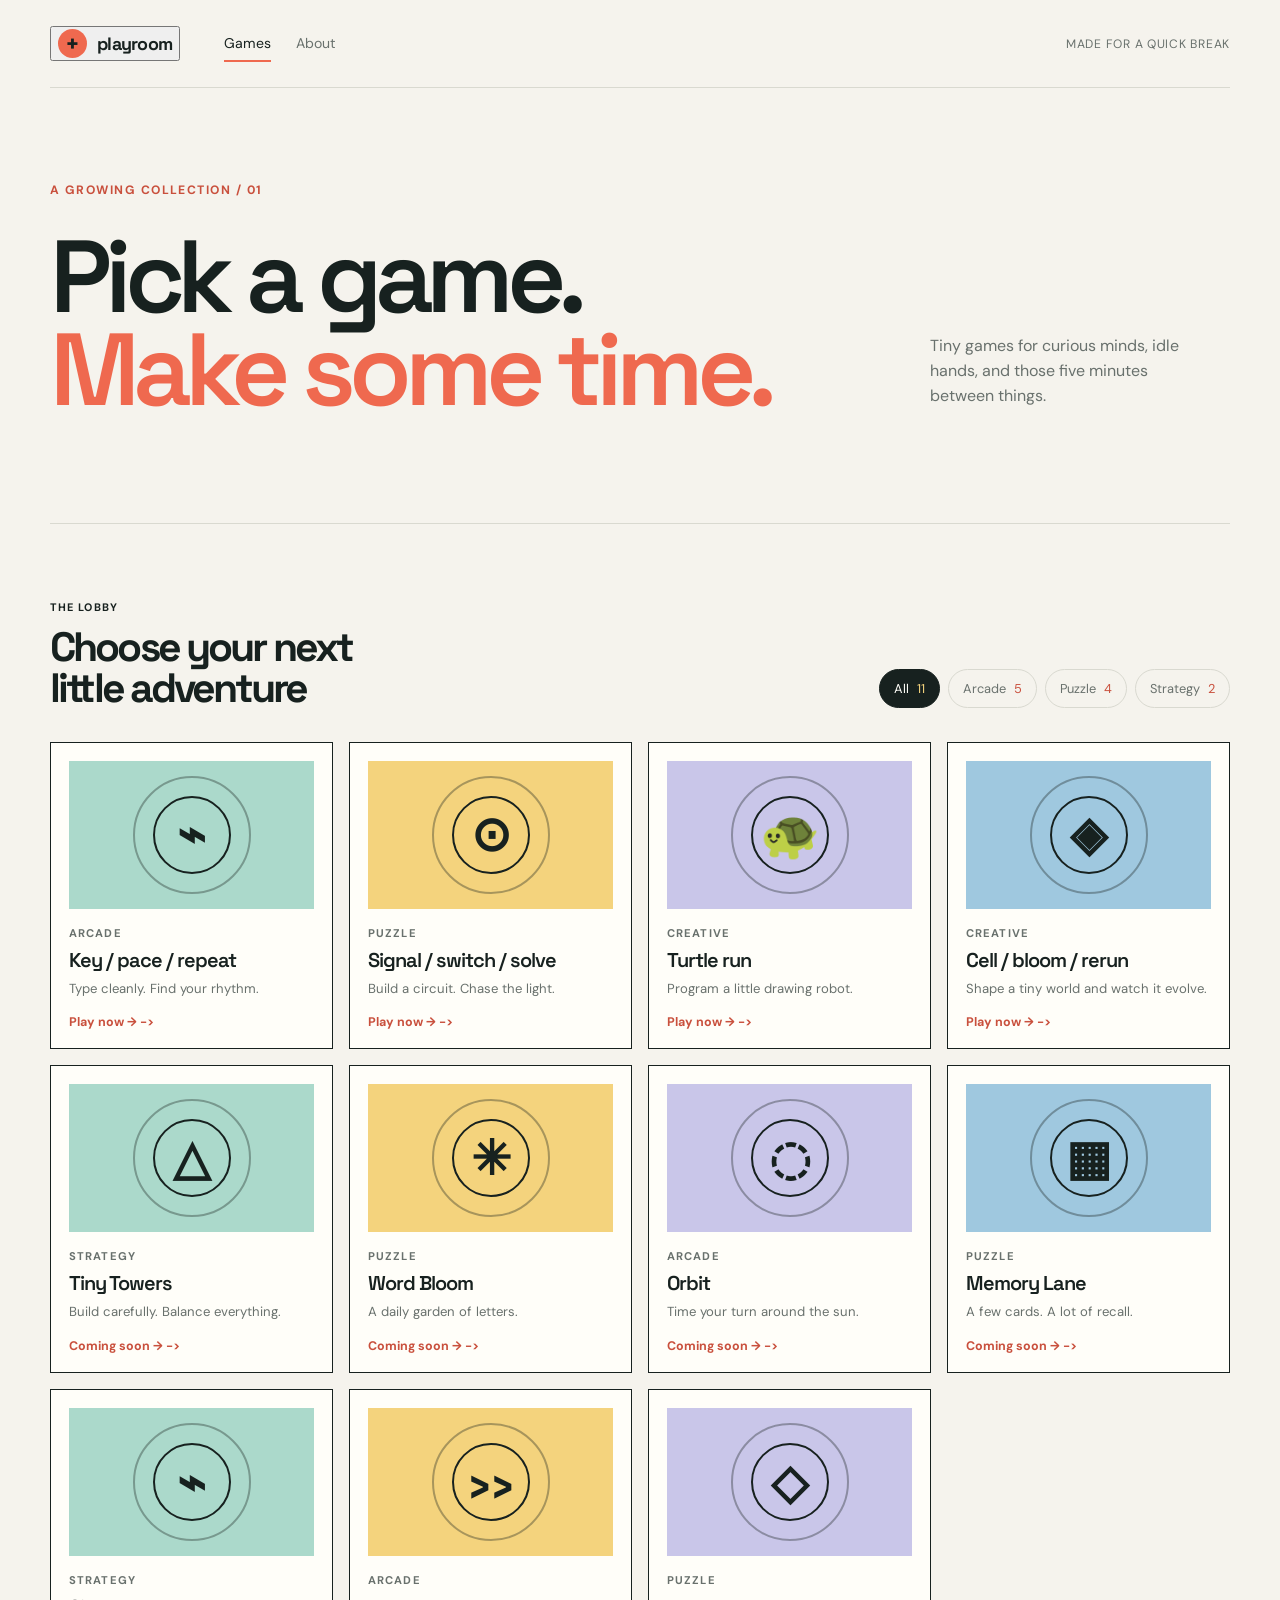
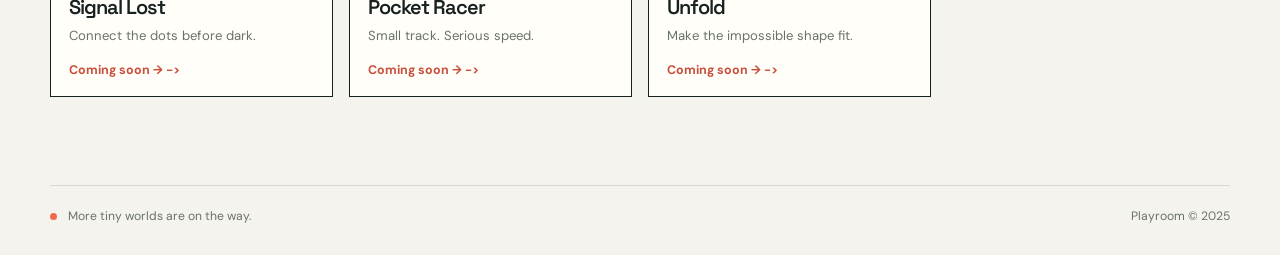
==== commit 01e45823: "fix: remove home link canonicalization" ====
--- a/index.html
+++ b/index.html
@@ -18,10 +18,10 @@
   <body>
     <div class="page-shell">
       <header class="site-header">
-        <a class="brand" href="./" aria-label="Playroom home">
+        <button class="brand" type="button" aria-label="Playroom home">
           <span class="brand-mark" aria-hidden="true">+</span>
           <span>playroom</span>
-        </a>
+        </button>
         <nav class="site-nav" aria-label="Main navigation">
           <a class="active" href="#games">Games</a>
           <a href="#about">About</a>
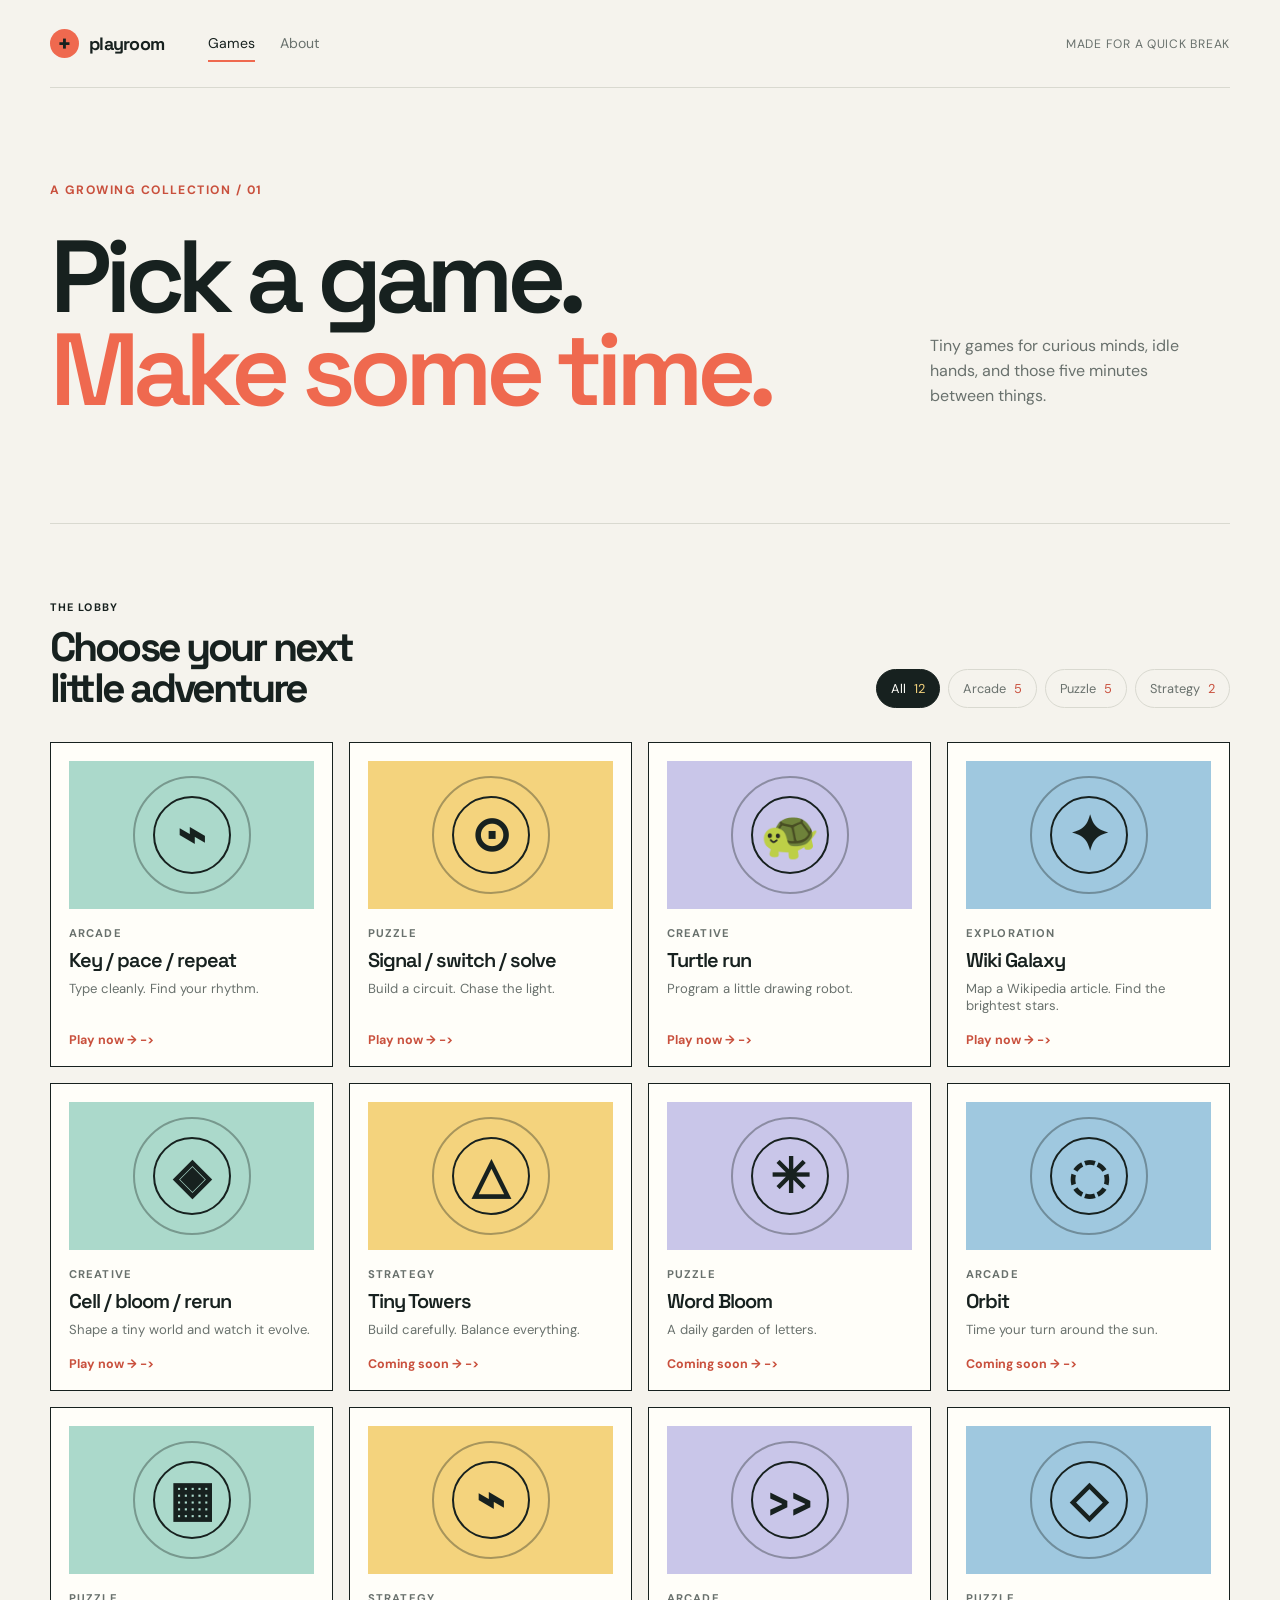
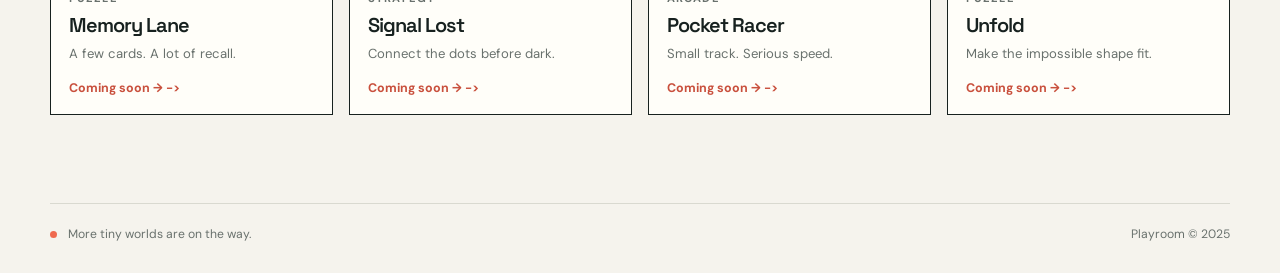
==== commit 826c98a8: "feat: add wiki galaxy shell" ====
--- a/index.html
+++ b/index.html
@@ -13,6 +13,7 @@
     <link rel="stylesheet" href="games/logic/styles.css" />
     <link rel="stylesheet" href="games/turtle/styles.css" />
     <link rel="stylesheet" href="games/cellular/styles.css" />
+    <link rel="stylesheet" href="games/wiki-galaxy/styles.css" />
     <script src="script.js" type="module"></script>
   </head>
   <body>
@@ -117,6 +118,22 @@
           </div>
           <div class="game-about-view" data-game-about hidden></div>
           <div class="cellular-view" id="cellular-view" data-game-view></div>
+
+        <section class="wiki-galaxy-game" id="wiki-galaxy-game" aria-labelledby="wiki-galaxy-heading" hidden>
+          <div class="wiki-topline">
+            <div>
+              <p class="section-label">Fifth game / 05</p>
+              <h2 id="wiki-galaxy-heading">Wiki Galaxy</h2>
+            </div>
+            <button class="text-button" data-close-game type="button">Back to lobby</button>
+          </div>
+          <div class="wiki-tabs" role="tablist" aria-label="Wiki Galaxy game modes">
+            <button class="game-about-tab active" type="button" role="tab" aria-selected="true" data-game-mode="about">About</button>
+            <button class="wiki-tab" type="button" role="tab" aria-selected="false" data-game-mode="explore">Explore</button>
+          </div>
+          <div class="game-about-view" data-game-about hidden></div>
+          <div class="wiki-view" id="wiki-view" data-game-view></div>
+        </section>
         </section>
       </main>
 
--- a/styles.css
+++ b/styles.css
@@ -49,7 +49,7 @@
   gap: 44px;
   border-bottom: 1px solid var(--line);
 }
-.brand { display: inline-flex; align-items: center; gap: 10px; font: 700 1.12rem var(--display); letter-spacing: -0.04em; }
+.brand { display: inline-flex; align-items: center; gap: 10px; padding: 0; border: 0; color: inherit; background: none; font: 700 1.12rem var(--display); letter-spacing: -0.04em; cursor: pointer; }
 .brand-mark { display: grid; width: 29px; height: 29px; place-items: center; color: var(--ink); background: var(--coral); border-radius: 50%; font-size: 1.5rem; line-height: 1; }
 .site-nav { display: flex; gap: 25px; color: var(--muted); font-size: .88rem; }
 .site-nav a { padding: 8px 0; }
--- a/games/wiki-galaxy/styles.css
+++ b/games/wiki-galaxy/styles.css
@@ -0,0 +1,40 @@
+.wiki-galaxy-game { padding: 75px 0 90px; border-bottom: 1px solid var(--line); }
+.wiki-topline { display: flex; align-items: end; justify-content: space-between; gap: 24px; }
+.wiki-tabs { display: flex; gap: 24px; margin: 48px 0 34px; border-bottom: 1px solid var(--line); }
+.wiki-tab { padding: 0 0 14px; border: 0; border-bottom: 2px solid transparent; background: none; color: var(--muted); cursor: pointer; font: 700 .78rem var(--body); }
+.wiki-tab.active { border-color: var(--coral); color: var(--ink); }
+.wiki-view { padding-top: 0; }
+.wiki-shell { display: grid; gap: 18px; }
+.wiki-toolbar { display: grid; grid-template-columns: minmax(0, 1fr) auto; gap: 14px; align-items: end; }
+.wiki-search { display: flex; gap: 10px; }
+.wiki-search input { flex: 1; min-width: 0; padding: 12px 14px; border: 1px solid var(--ink); background: var(--white); font: 500 .86rem var(--body); }
+.wiki-ranking { display: flex; gap: 10px; align-items: end; }
+.wiki-ranking label { display: grid; gap: 6px; }
+.wiki-ranking label span { color: var(--muted); font-size: .62rem; font-weight: 700; letter-spacing: .1em; text-transform: uppercase; }
+.wiki-ranking select { min-width: 170px; padding: 10px 12px; border: 1px solid var(--ink); background: var(--white); color: var(--ink); font: 700 .78rem var(--body); }
+.wiki-legend { display: flex; flex-wrap: wrap; justify-content: space-between; gap: 10px; color: var(--muted); font-size: .72rem; }
+.wiki-legend > span { display: inline-flex; align-items: center; gap: 7px; }
+.wiki-dot { width: 8px; height: 8px; border-radius: 50%; display: inline-block; }
+.wiki-dot-main { background: var(--coral); box-shadow: 0 0 9px var(--coral); }
+.wiki-galaxy-wrap { position: relative; min-height: 420px; overflow: hidden; border: 1px solid var(--ink); background: #101715; }
+.wiki-canvas { display: block; width: 100%; height: auto; min-height: 420px; cursor: crosshair; }
+.wiki-hover { position: absolute; z-index: 2; width: min(240px, calc(100% - 24px)); transform: translate(-50%, 12px); padding: 12px; border: 1px solid var(--ink); background: var(--white); box-shadow: 4px 4px 0 rgba(23, 33, 31, .3); pointer-events: auto; }
+.wiki-hover strong, .wiki-hover span, .wiki-hover a { display: block; }
+.wiki-hover strong { font: 700 .82rem var(--display); }
+.wiki-hover span { margin-top: 4px; color: var(--muted); font-size: .72rem; }
+.wiki-hover a { margin-top: 9px; color: var(--coral-dark); font-size: .72rem; font-weight: 700; }
+.wiki-state { display: grid; min-height: 420px; place-items: center; padding: 30px; border: 1px solid var(--ink); background: var(--white); color: var(--muted); font-size: .86rem; text-align: center; }
+.wiki-error { color: var(--coral-dark); }
+@media (max-width: 820px) {
+  .wiki-game { padding: 58px 0 66px; }
+  .wiki-toolbar { grid-template-columns: 1fr; }
+  .wiki-ranking { flex-wrap: wrap; }
+}
+@media (max-width: 520px) {
+  .wiki-topline { align-items: start; flex-direction: column; }
+  .wiki-tabs { gap: 17px; margin-top: 36px; }
+  .wiki-tab { font-size: .7rem; }
+  .wiki-search { flex-direction: column; }
+  .wiki-ranking > * { flex: 1; }
+  .wiki-ranking select { min-width: 0; width: 100%; }
+}
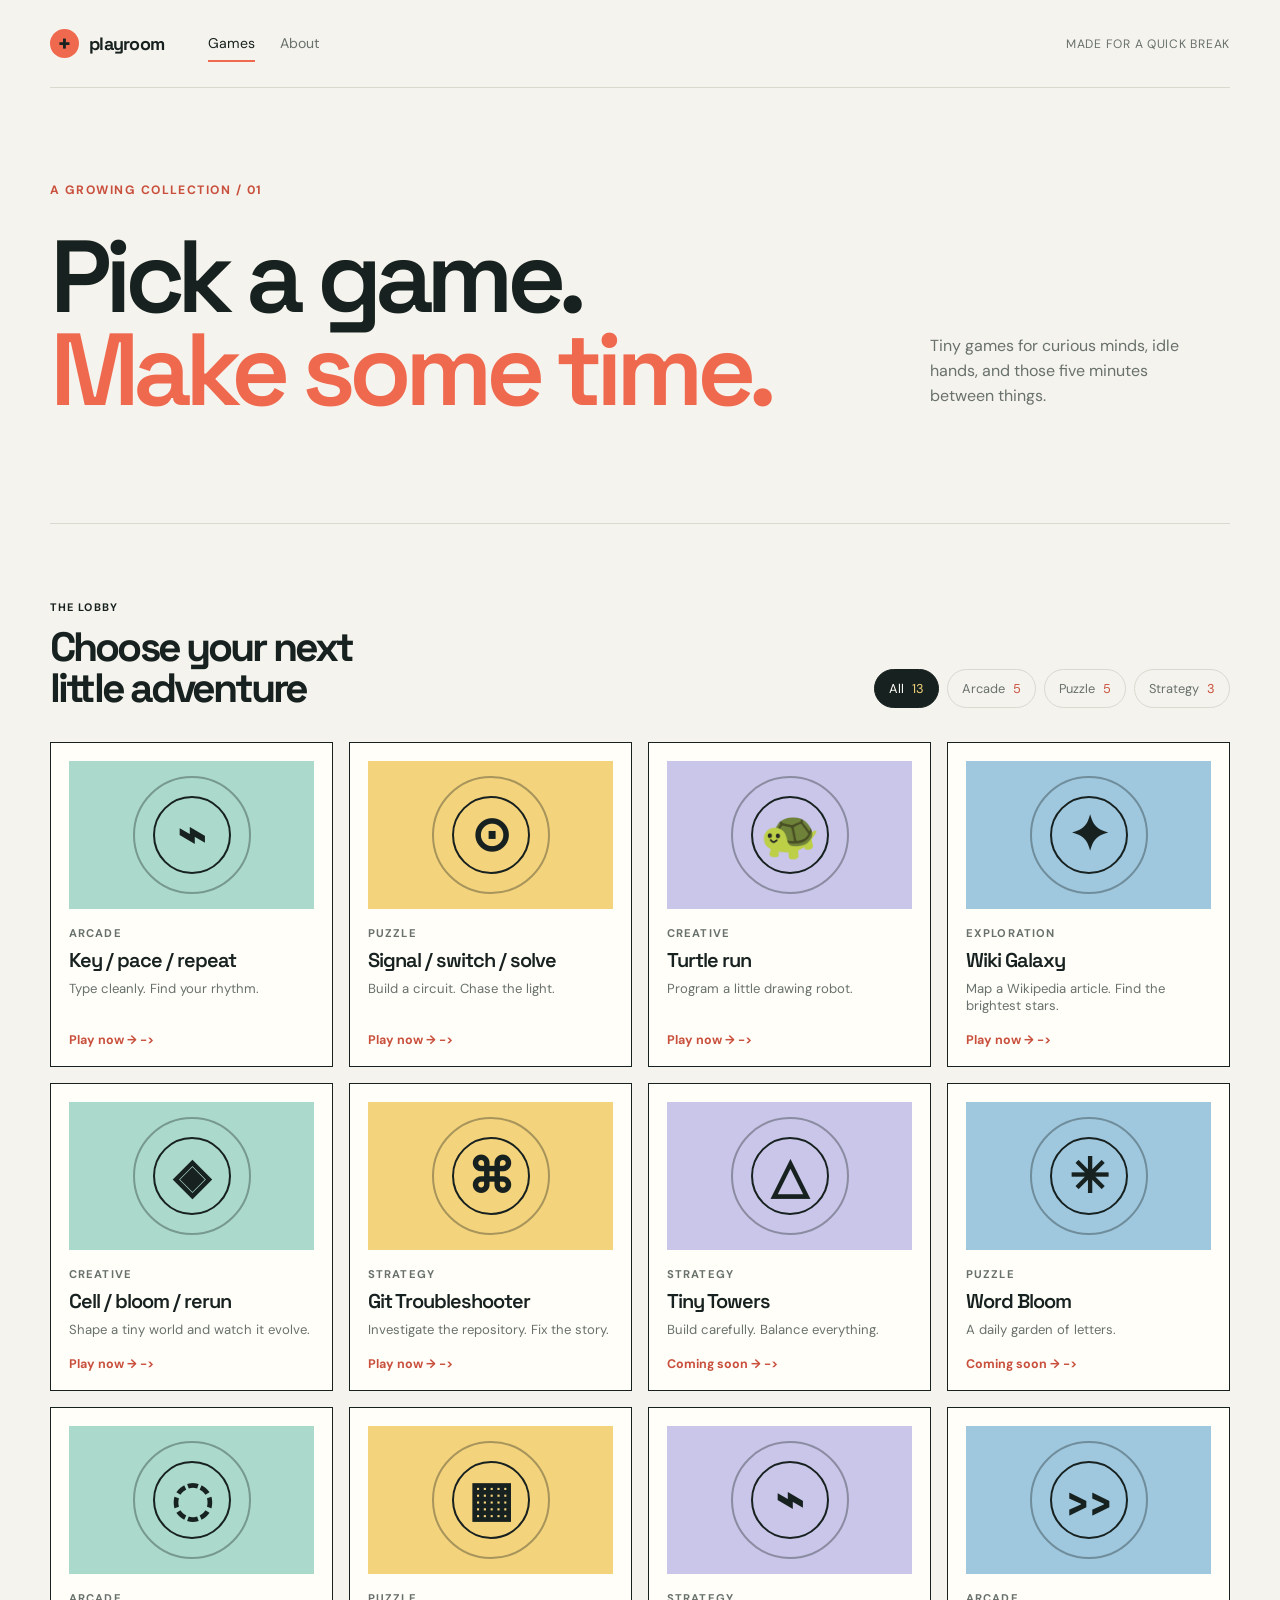
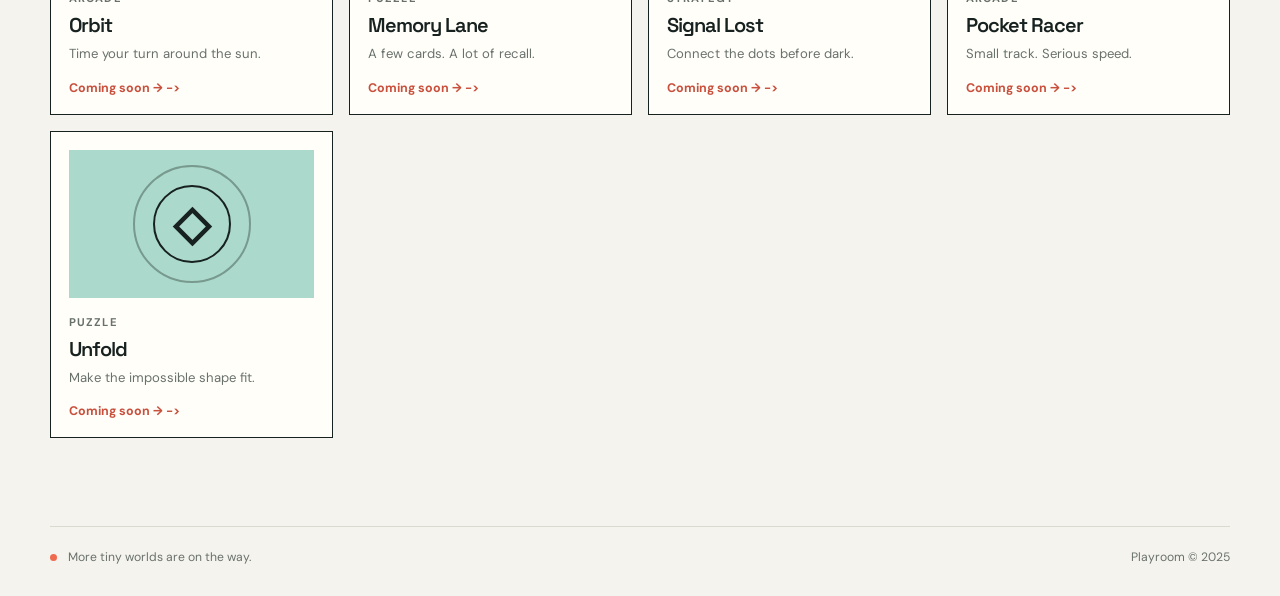
==== commit 7a570b2f: "feat: add Git game shell" ====
--- a/index.html
+++ b/index.html
@@ -14,6 +14,7 @@
     <link rel="stylesheet" href="games/turtle/styles.css" />
     <link rel="stylesheet" href="games/cellular/styles.css" />
     <link rel="stylesheet" href="games/wiki-galaxy/styles.css" />
+    <link rel="stylesheet" href="games/git/styles.css" />
     <script src="script.js" type="module"></script>
   </head>
   <body>
@@ -118,6 +119,13 @@
           </div>
           <div class="game-about-view" data-game-about hidden></div>
           <div class="cellular-view" id="cellular-view" data-game-view></div>
+        </section>
+
+        <section class="git-game" id="git-game" aria-labelledby="git-heading" hidden>
+          <div class="git-topline"><div><p class="section-label">Git game / 06</p><h2 id="git-heading">Git Troubleshooter</h2></div><button class="text-button" data-close-game type="button">Back to lobby</button></div>
+          <div class="git-tabs" role="tablist" aria-label="Git game modes"><button class="game-about-tab active" type="button" role="tab" aria-selected="true" data-game-mode="about">About</button><button class="git-tab" type="button" role="tab" aria-selected="false" data-game-mode="play">Troubleshoot</button></div>
+          <div class="game-about-view" data-game-about hidden></div><div class="git-view" id="git-view" data-game-view><div data-git-scenario></div><div data-git-command></div><div class="git-visualization-host" data-git-visualization></div></div>
+        </section>
 
         <section class="wiki-galaxy-game" id="wiki-galaxy-game" aria-labelledby="wiki-galaxy-heading" hidden>
           <div class="wiki-topline">
@@ -134,7 +142,6 @@
           <div class="game-about-view" data-game-about hidden></div>
           <div class="wiki-view" id="wiki-view" data-game-view></div>
         </section>
-        </section>
       </main>
 
       <footer class="site-footer">
--- a/games/wiki-galaxy/styles.css
+++ b/games/wiki-galaxy/styles.css
@@ -7,28 +7,43 @@
 .wiki-shell { display: grid; gap: 18px; }
 .wiki-toolbar { display: grid; grid-template-columns: minmax(0, 1fr) auto; gap: 14px; align-items: end; }
 .wiki-search { display: flex; gap: 10px; }
-.wiki-search input { flex: 1; min-width: 0; padding: 12px 14px; border: 1px solid var(--ink); background: var(--white); font: 500 .86rem var(--body); }
+.wiki-search input { flex: 1; min-width: 0; height: 40px; padding: 0 14px; border: 1px solid var(--ink); background: var(--white); font: 500 .86rem var(--body); }
+.wiki-search .primary-button,
+.wiki-ranking .secondary-button { height: 40px; margin: 0; padding-top: 0; padding-bottom: 0; }
 .wiki-ranking { display: flex; gap: 10px; align-items: end; }
 .wiki-ranking label { display: grid; gap: 6px; }
 .wiki-ranking label span { color: var(--muted); font-size: .62rem; font-weight: 700; letter-spacing: .1em; text-transform: uppercase; }
-.wiki-ranking select { min-width: 170px; padding: 10px 12px; border: 1px solid var(--ink); background: var(--white); color: var(--ink); font: 700 .78rem var(--body); }
+.wiki-ranking select { min-width: 170px; height: 40px; padding: 0 12px; border: 1px solid var(--ink); background: var(--white); color: var(--ink); font: 700 .78rem var(--body); }
 .wiki-legend { display: flex; flex-wrap: wrap; justify-content: space-between; gap: 10px; color: var(--muted); font-size: .72rem; }
 .wiki-legend > span { display: inline-flex; align-items: center; gap: 7px; }
 .wiki-dot { width: 8px; height: 8px; border-radius: 50%; display: inline-block; }
 .wiki-dot-main { background: var(--coral); box-shadow: 0 0 9px var(--coral); }
-.wiki-galaxy-wrap { position: relative; min-height: 420px; overflow: hidden; border: 1px solid var(--ink); background: #101715; }
-.wiki-canvas { display: block; width: 100%; height: auto; min-height: 420px; cursor: crosshair; }
-.wiki-hover { position: absolute; z-index: 2; width: min(240px, calc(100% - 24px)); transform: translate(-50%, 12px); padding: 12px; border: 1px solid var(--ink); background: var(--white); box-shadow: 4px 4px 0 rgba(23, 33, 31, .3); pointer-events: auto; }
-.wiki-hover strong, .wiki-hover span, .wiki-hover a { display: block; }
-.wiki-hover strong { font: 700 .82rem var(--display); }
-.wiki-hover span { margin-top: 4px; color: var(--muted); font-size: .72rem; }
-.wiki-hover a { margin-top: 9px; color: var(--coral-dark); font-size: .72rem; font-weight: 700; }
+.wiki-galaxy-layout { display: grid; grid-template-columns: minmax(0, 1fr) minmax(220px, 280px); gap: 18px; align-items: stretch; justify-content: center; }
+.wiki-galaxy-wrap { position: relative; width: 100%; max-width: none; aspect-ratio: 3 / 2; overflow: hidden; border: 1px solid var(--ink); background: #101715; }
+.wiki-canvas { display: block; width: 100%; height: 100%; cursor: crosshair; }
+.wiki-details { min-width: 0; min-height: 180px; max-height: 600px; padding: 18px; border: 1px solid var(--ink); background: var(--white); align-self: stretch; overflow: hidden; }
+.wiki-details-label { margin: 0 0 14px; color: var(--muted); font-size: .62rem; font-weight: 700; letter-spacing: .1em; text-transform: uppercase; }
+.wiki-details-empty { color: var(--muted); font-size: .82rem; line-height: 1.5; }
+.wiki-details-content { max-height: 540px; overflow-y: auto; padding-right: 4px; }
+.wiki-selection { padding: 0 0 18px; margin-bottom: 18px; border-bottom: 1px solid var(--line); }
+.wiki-selection:last-child { margin-bottom: 0; border-bottom: 0; }
+.wiki-selection h3 { margin: 0; font: 600 1.15rem var(--display); line-height: 1.08; letter-spacing: -.04em; overflow-wrap: anywhere; }
+.wiki-selection p { margin: 7px 0 0; color: var(--muted); font-size: .75rem; }
+.wiki-selection > a { display: inline-block; margin-top: 13px; color: var(--coral-dark); font-size: .72rem; font-weight: 700; }
+.wiki-details-content h3 { margin: 0; font: 600 1.35rem var(--display); line-height: 1.05; letter-spacing: -.04em; overflow-wrap: anywhere; }
+.wiki-details-content p { margin: 9px 0 0; color: var(--muted); font-size: .75rem; }
+.wiki-details-content > a { display: inline-block; margin-top: 18px; color: var(--coral-dark); font-size: .72rem; font-weight: 700; }
 .wiki-state { display: grid; min-height: 420px; place-items: center; padding: 30px; border: 1px solid var(--ink); background: var(--white); color: var(--muted); font-size: .86rem; text-align: center; }
 .wiki-error { color: var(--coral-dark); }
+@media (max-width: 1020px) {
+  .wiki-galaxy-layout { grid-template-columns: minmax(0, 1fr) 240px; }
+}
 @media (max-width: 820px) {
-  .wiki-game { padding: 58px 0 66px; }
+  .wiki-galaxy-game { padding: 58px 0 66px; }
   .wiki-toolbar { grid-template-columns: 1fr; }
   .wiki-ranking { flex-wrap: wrap; }
+  .wiki-galaxy-layout { grid-template-columns: 1fr; }
+  .wiki-galaxy-wrap { margin: 0 auto; }
 }
 @media (max-width: 520px) {
   .wiki-topline { align-items: start; flex-direction: column; }
@@ -38,3 +53,18 @@
   .wiki-ranking > * { flex: 1; }
   .wiki-ranking select { min-width: 0; width: 100%; }
 }
+
+.wiki-zoom-controls { position: absolute; z-index: 3; right: 12px; bottom: 12px; display: flex; gap: 6px; }
+.wiki-zoom-controls .secondary-button { min-width: 34px; padding: 7px 10px; border-color: #f4d37d; background: #f4d37d; color: #101715; box-shadow: 2px 2px 0 rgba(16, 23, 21, .55); }
+.wiki-zoom-controls .secondary-button:hover { background: #fffef9; color: #101715; }
+.wiki-explore-link { margin-top: 9px; padding: 0; border: 0; background: none; color: var(--coral-dark); cursor: pointer; font: 700 .72rem var(--body); text-align: left; }
+.wiki-canvas { touch-action: none; }
+
+.wiki-search-input { position: relative; flex: 1; min-width: 0; }
+.wiki-search-input input { width: 100%; box-sizing: border-box; }
+.wiki-suggestions { position: absolute; z-index: 5; top: calc(100% + 4px); left: 0; right: 0; overflow: hidden; border: 1px solid var(--ink); background: var(--white); box-shadow: 4px 4px 0 rgba(23, 33, 31, .18); }
+.wiki-suggestion { display: grid; width: 100%; gap: 3px; padding: 10px 12px; border: 0; border-bottom: 1px solid var(--line); background: var(--white); color: var(--ink); cursor: pointer; text-align: left; }
+.wiki-suggestion:last-child { border-bottom: 0; }
+.wiki-suggestion:hover, .wiki-suggestion:focus-visible { background: #fffef9; outline: 0; }
+.wiki-suggestion strong { font: 700 .78rem var(--body); }
+.wiki-suggestion span { overflow: hidden; color: var(--muted); font-size: .68rem; text-overflow: ellipsis; white-space: nowrap; }
--- a/games/git/styles.css
+++ b/games/git/styles.css
@@ -0,0 +1 @@
+.git-tabs{display:flex;gap:24px;margin:48px 0 34px;border-bottom:1px solid var(--line)}.git-tab{padding:0 0 14px;border:0;border-bottom:2px solid transparent;background:none;color:var(--muted);cursor:pointer;font:700 .78rem var(--body)}.git-tab.active{border-color:var(--coral);color:var(--ink)}.git-view{min-width:0}.git-story-card{display:grid;grid-template-columns:minmax(0,1fr) 260px;gap:24px;padding:20px;border:1px solid var(--ink);background:var(--white)}.git-story-card h3{margin:0 0 8px;font:600 1.35rem var(--display);letter-spacing:-.05em}.git-story-card p{margin:0;max-width:720px;color:var(--muted);line-height:1.5}.git-scenario-picker,.git-parameter,.git-search{display:grid;gap:6px}.git-scenario-picker span,.git-parameter span,.git-search span{color:var(--muted);font-size:.7rem;font-weight:700;text-transform:uppercase;letter-spacing:.08em}.git-scenario-picker select,.git-parameter input,.git-parameter select,.git-search input{width:100%;padding:10px 11px;border:1px solid var(--line);background:var(--white);color:var(--ink);font:inherit;font-size:.82rem}.git-objective-state{margin-top:14px;padding:18px;border:1px solid var(--line);background:var(--white)}.git-panel-heading{display:flex;align-items:center;justify-content:space-between;gap:12px}.git-panel-heading .section-label{margin:0}.git-objective-state ul{display:grid;gap:8px;margin:12px 0 0;padding:0;list-style:none;color:var(--muted);font-size:.84rem}.git-objective-state li{display:flex;gap:9px;align-items:flex-start}.git-objective-state li.satisfied{color:var(--ink)}.git-command-layout{display:grid;grid-template-columns:190px minmax(280px,1fr) 220px;gap:14px;margin-top:14px}.git-command-list,.git-builder,.git-history{min-width:0;padding:16px;border:1px solid var(--ink);background:var(--white)}.git-command-list>[data-command-list]{display:grid;gap:5px;margin-top:12px}.git-search{margin-top:14px}.git-command-item{display:grid;gap:3px;width:100%;padding:9px 10px;border:1px solid transparent;background:transparent;text-align:left;cursor:pointer}.git-command-item:hover,.git-command-item.active{border-color:var(--line);background:var(--paper)}.git-command-item strong{font-size:.76rem}.git-command-item span{color:var(--muted);font:.68rem ui-monospace,SFMono-Regular,Menlo,monospace}.git-builder-header{display:flex;align-items:center;justify-content:space-between;gap:12px}.git-builder-header strong{display:block;margin-top:4px;font:700 .9rem ui-monospace,SFMono-Regular,Menlo,monospace}.git-parameters{display:grid;gap:13px;margin-top:18px}.git-builder-actions{display:flex;gap:8px;margin-top:18px}.git-command-error{margin:12px 0 0;color:var(--coral-dark);font-size:.76rem}.git-command-explanation{margin-top:14px;padding:12px;border-left:3px solid var(--yellow);background:var(--paper);color:var(--muted);font-size:.78rem;line-height:1.45}.git-builder-empty,.git-history-empty{margin:12px 0 0;color:var(--muted);font-size:.8rem}.git-history ol{display:grid;gap:8px;margin:14px 0 0;padding-left:18px;color:var(--muted)}.git-history code{font-size:.67rem;overflow-wrap:anywhere}.git-complete{margin-top:14px;padding:22px;border:2px solid var(--ink);background:var(--teal)}.git-complete h3{margin:5px 0 7px;font:600 1.4rem var(--display);letter-spacing:-.05em}.git-complete p{max-width:720px;margin:0 0 15px;line-height:1.5}.git-visualization-host{margin-top:18px}.git-visualization-host .git-visualization{margin-top:0}@media(max-width:850px){.git-command-layout{grid-template-columns:1fr 1fr}.git-command-list{grid-column:1}.git-builder{grid-column:2}.git-history{grid-column:1/-1}.git-story-card{grid-template-columns:1fr}}@media(max-width:620px){.git-tabs{margin-top:36px}.git-command-layout{grid-template-columns:1fr}.git-command-list,.git-builder,.git-history{grid-column:auto}.git-story-card{padding:15px}}
